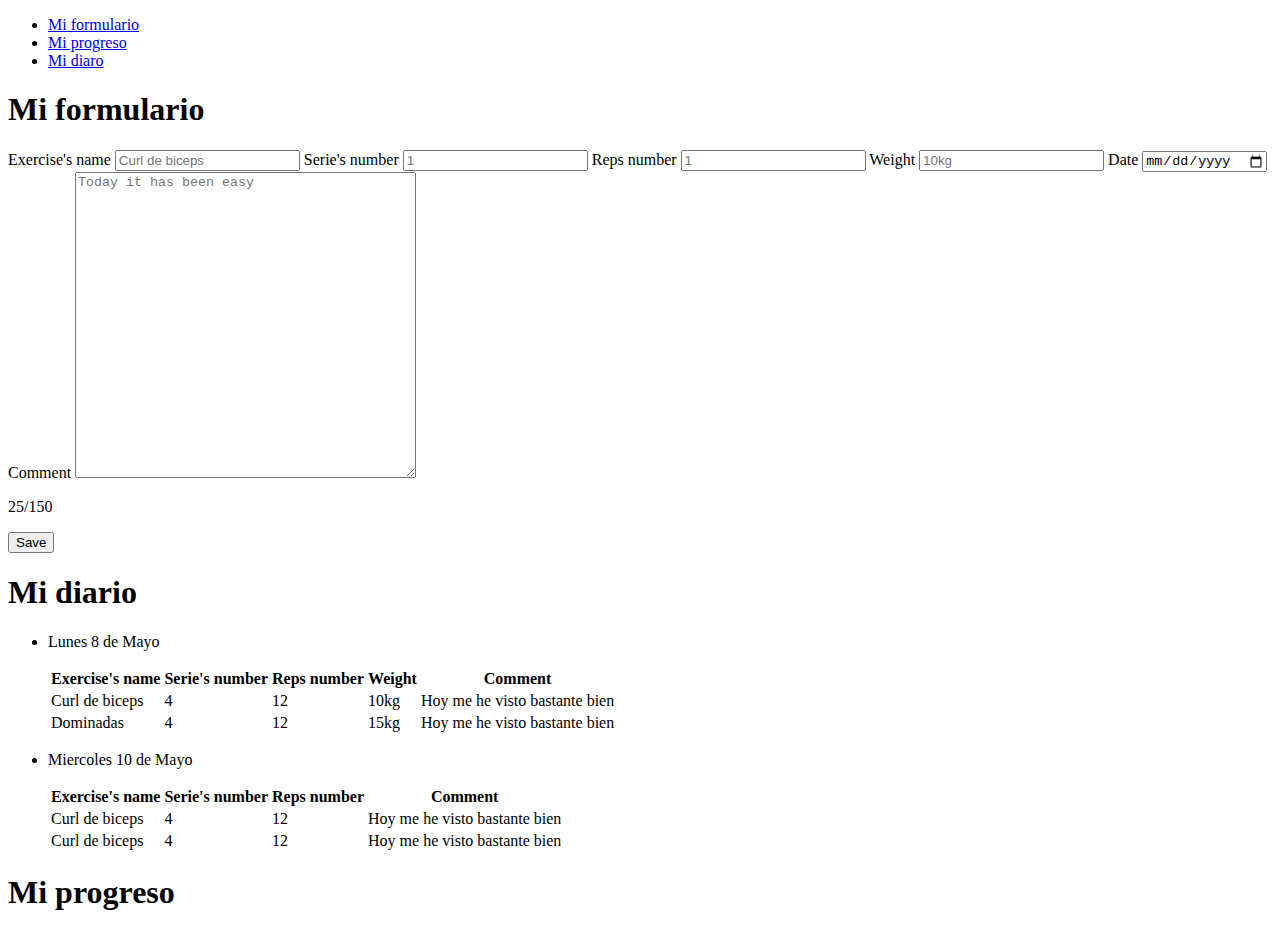
==== src/my-fitness-diary-1/index.html @ 5fb1ba11 "Reorganization for projects" ====
<!DOCTYPE html>
<html>
  <head>
    <meta http-equiv="X-UA-Compatible" content="IE=edge" />
    <meta charset="utf-8" />
    <meta
      name="viewport"
      content="width=device-width, initial-scale=1.0, maximum-scale=1.0, user-scalable=no"
    />
    <title>My fitness diary</title>
  </head>
  <body>
    <nav>
      <ul>
        <li><a href="#form">Mi formulario</a></li>
        <li><a href="#progress">Mi progreso</a></li>
        <li><a href="#diary">Mi diaro</a></li>
      </ul>
    </nav>
    <section id="form">
      <h1>Mi formulario</h1>
      <!-- Este formulario registra: nombre del ejercio, número de series, número de repeticiones, peso y comentarios adicionales -->
      <form>
        <label for="exercise-name">Exercise's name</label>
        <input
          type="text"
          id="exercise-name"
          placeholder="Curl de biceps"
          required
        />
        <label for="series-number">Serie's number</label>
        <input type="number" id="series-number" placeholder="1" />
        <label for="reps-number">Reps number</label>
        <input type="number" id="reps-number" placeholder="1" />
        <label for="weight">Weight</label>
        <input type="number" id="weight" placeholder="10kg" />
        <label for="date">Date</label>
        <input type="date" id="date" placeholder="10kg" />
        <div>
          <label for="comment">Comment</label>
          <textarea
            type="text"
            id="comment"
            placeholder="Today it has been easy"
            rows="20"
            cols="40"
          ></textarea>
          <p>25/150</p>
        </div>
        <button>Save</button>
      </form>
    </section>
    <section id="diary">
      <h1>Mi diario</h1>
      <ul>
        <li class="day">
          <p class="day__date">Lunes 8 de Mayo</p>
          <table>
            <tr>
              <th>Exercise's name</th>
              <th>Serie's number</th>
              <th>Reps number</th>
              <th>Weight</th>
              <th>Comment</th>
            </tr>
            <tr>
              <td>Curl de biceps</td>
              <td>4</td>
              <td>12</td>
              <td>10kg</td>
              <td>Hoy me he visto bastante bien</td>
            </tr>
            <tr>
              <td>Dominadas</td>
              <td>4</td>
              <td>12</td>
              <td>15kg</td>
              <td>Hoy me he visto bastante bien</td>
            </tr>
          </table>
        </li>
        <li class="day">
          <p class="day__date">Miercoles 10 de Mayo</p>
          <table>
            <tr>
              <th>Exercise's name</th>
              <th>Serie's number</th>
              <th>Reps number</th>
              <th>Comment</th>
            </tr>
            <tr>
              <td>Curl de biceps</td>
              <td>4</td>
              <td>12</td>
              <td>Hoy me he visto bastante bien</td>
            </tr>
            <tr>
              <td>Curl de biceps</td>
              <td>4</td>
              <td>12</td>
              <td>Hoy me he visto bastante bien</td>
            </tr>
          </table>
        </li>
      </ul>
    </section>
    <section id="progress">
      <h1>Mi progreso</h1>
    </section>
  </body>
</html>
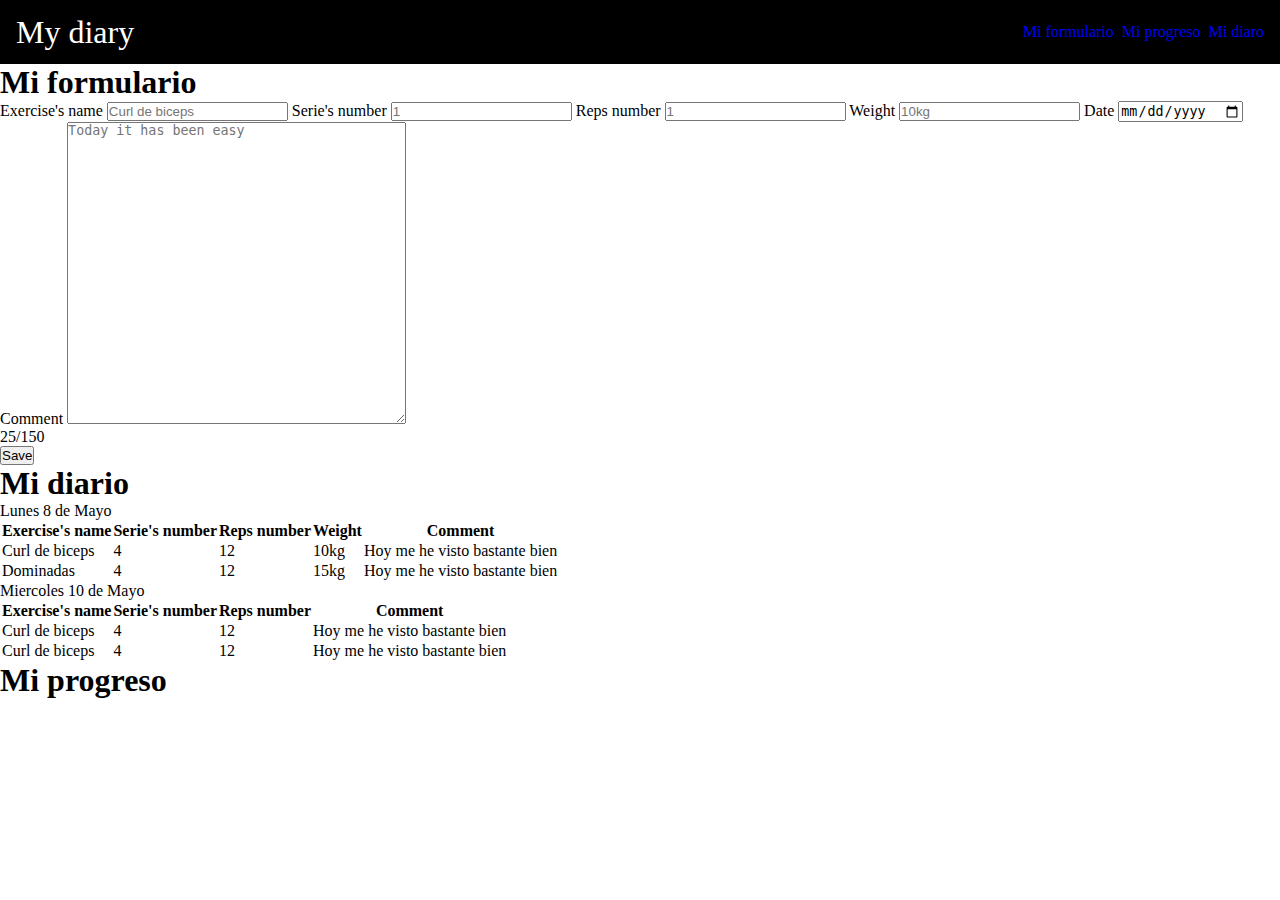
==== commit afd58737: "Added exercises" ====
--- a/src/my-fitness-diary-1/index.html
+++ b/src/my-fitness-diary-1/index.html
@@ -7,20 +7,23 @@
       name="viewport"
       content="width=device-width, initial-scale=1.0, maximum-scale=1.0, user-scalable=no"
     />
+    <link rel="stylesheet" href="./index.css" />
+    <script src="./index.js"></script>
     <title>My fitness diary</title>
   </head>
   <body>
-    <nav>
-      <ul>
-        <li><a href="#form">Mi formulario</a></li>
-        <li><a href="#progress">Mi progreso</a></li>
-        <li><a href="#diary">Mi diaro</a></li>
+    <nav class="navigation">
+      <p class="logo">My diary</p>
+      <ul class="list">
+        <li class="link"><a href="#form">Mi formulario</a></li>
+        <li class="link"><a href="#progress">Mi progreso</a></li>
+        <li class="link"><a href="#diary">Mi diaro</a></li>
       </ul>
     </nav>
     <section id="form">
       <h1>Mi formulario</h1>
       <!-- Este formulario registra: nombre del ejercio, número de series, número de repeticiones, peso y comentarios adicionales -->
-      <form>
+      <form class="form">
         <label for="exercise-name">Exercise's name</label>
         <input
           type="text"
--- a/src/my-fitness-diary-1/index.css
+++ b/src/my-fitness-diary-1/index.css
@@ -0,0 +1,34 @@
+* {
+  padding: 0;
+  margin: 0;
+  box-sizing: border-box;
+}
+
+ul {
+  list-style: none;
+}
+
+a {
+  text-decoration: none;
+}
+
+.navigation {
+  display: flex;
+  align-items: center;
+  justify-content: space-between;
+  background-color: black;
+  color: white;
+  padding: 16px;
+  height: 64px;
+}
+
+.navigation .logo {
+  font-size: 32px;
+  line-height: 32px;
+}
+
+.navigation .list {
+  display: flex;
+  align-items: center;
+  gap: 8px;
+}
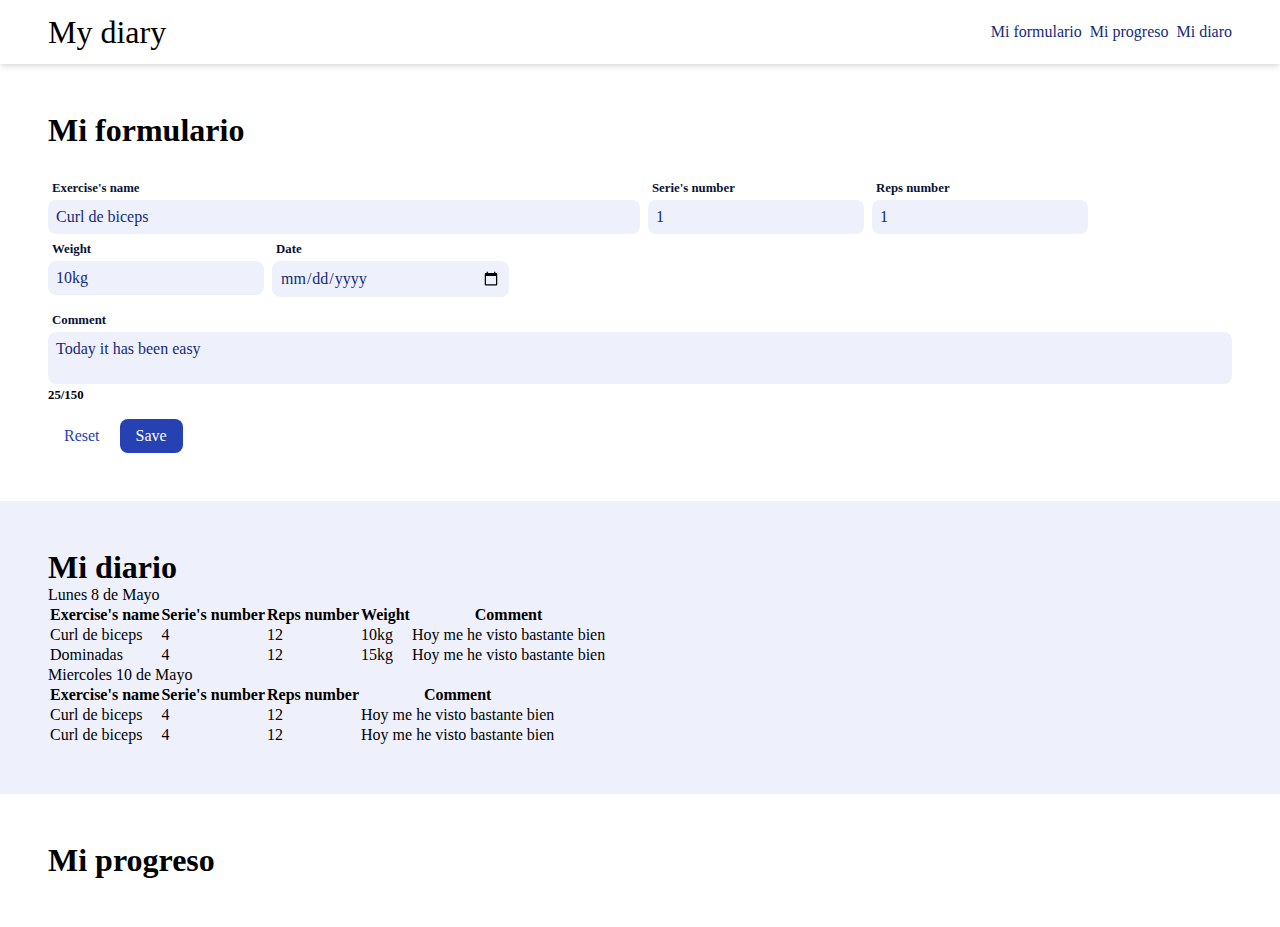
==== commit 35df9a87: "My fitness 1" ====
--- a/src/my-fitness-diary-1/index.html
+++ b/src/my-fitness-diary-1/index.html
@@ -21,36 +21,53 @@
       </ul>
     </nav>
     <section id="form">
-      <h1>Mi formulario</h1>
+      <h1 class="title">Mi formulario</h1>
       <!-- Este formulario registra: nombre del ejercio, número de series, número de repeticiones, peso y comentarios adicionales -->
       <form class="form">
-        <label for="exercise-name">Exercise's name</label>
-        <input
-          type="text"
-          id="exercise-name"
-          placeholder="Curl de biceps"
-          required
-        />
-        <label for="series-number">Serie's number</label>
-        <input type="number" id="series-number" placeholder="1" />
-        <label for="reps-number">Reps number</label>
-        <input type="number" id="reps-number" placeholder="1" />
-        <label for="weight">Weight</label>
-        <input type="number" id="weight" placeholder="10kg" />
-        <label for="date">Date</label>
-        <input type="date" id="date" placeholder="10kg" />
-        <div>
-          <label for="comment">Comment</label>
+        <div class="form__row">
+          <div class="form__field form__field--50">
+            <label class="form__label" for="exercise-name"
+              >Exercise's name</label
+            >
+            <input
+              type="text"
+              id="exercise-name"
+              placeholder="Curl de biceps"
+              required
+            />
+          </div>
+          <div class="form__field form__field--10">
+            <label class="form__label" for="series-number"
+              >Serie's number</label
+            >
+            <input type="number" id="series-number" placeholder="1" />
+          </div>
+          <div class="form__field form__field--10">
+            <label class="form__label" for="reps-number">Reps number</label>
+            <input type="number" id="reps-number" placeholder="1" />
+          </div>
+          <div class="form__field form__field--10">
+            <label class="form__label" for="weight">Weight</label>
+            <input type="number" id="weight" placeholder="10kg" />
+          </div>
+          <div class="form__field form__field--20">
+            <label class="form__label" for="date">Date</label>
+            <input type="date" id="date" />
+          </div>
+        </div>
+        <div class="form__field">
+          <label class="form__label" for="comment">Comment</label>
           <textarea
             type="text"
             id="comment"
             placeholder="Today it has been easy"
-            rows="20"
-            cols="40"
           ></textarea>
-          <p>25/150</p>
+          <p class="form__hint">25/150</p>
         </div>
-        <button>Save</button>
+        <div class="form__actions">
+          <button class="button button--discrete">Reset</button>
+          <button class="button button--primary">Save</button>
+        </div>
       </form>
     </section>
     <section id="diary">
--- a/src/my-fitness-diary-1/index.css
+++ b/src/my-fitness-diary-1/index.css
@@ -1,3 +1,11 @@
+:root {
+  --color-primary: #eef1fc;
+  --color-primary-500: #2541b2;
+  --color-primary-700: #152b79;
+  --color-primary-900: #091234;
+  --text-sm: 0.8rem;
+}
+
 * {
   padding: 0;
   margin: 0;
@@ -10,25 +18,129 @@
 
 a {
   text-decoration: none;
+  color: var(--color-primary-700);
 }
 
+section {
+  padding: 3rem;
+}
+
+input {
+  all: unset;
+  background-color: var(--color-primary);
+  color: var(--color-primary-700);
+  padding: 0.5rem;
+  border-radius: 0.5rem;
+}
+
+input::placeholder {
+  color: var(--color-primary-700);
+}
+
+textarea {
+  all: unset;
+  background-color: var(--color-primary);
+  color: var(--color-primary-500);
+  padding: 0.5rem;
+  border-radius: 0.5rem;
+}
+
+textarea::placeholder {
+  color: var(--color-primary-700);
+}
+
+button {
+  all: unset;
+}
+
+#diary {
+  background-color: var(--color-primary);
+}
+
+.button {
+  display: inline;
+  padding: 0.5rem 1rem;
+  border-radius: 0.5rem;
+}
+
+.button--primary {
+  background-color: var(--color-primary-500);
+  color: white;
+}
+
+.button--discrete {
+  color: var(--color-primary-500);
+}
+
+.button--discrete:hover {
+  cursor: pointer;
+  background-color: var(--color-primary);
+}
 .navigation {
+  position: sticky;
   display: flex;
   align-items: center;
   justify-content: space-between;
-  background-color: black;
-  color: white;
-  padding: 16px;
-  height: 64px;
+  box-shadow: rgba(0, 0, 0, 0.1) 0px 4px 6px -1px,
+    rgba(0, 0, 0, 0.06) 0px 2px 4px -1px;
+  padding: 1.5rem 3rem;
+  height: 4rem;
 }
 
 .navigation .logo {
-  font-size: 32px;
-  line-height: 32px;
+  font-size: 2rem;
+  line-height: 2rem;
 }
 
 .navigation .list {
   display: flex;
   align-items: center;
-  gap: 8px;
+  gap: 0.5rem;
 }
+
+.form {
+  display: flex;
+  flex-direction: column;
+  gap: 1rem;
+}
+
+.form__row {
+  display: flex;
+  gap: 0.5rem;
+  flex-wrap: wrap;
+}
+
+.form__field {
+  display: flex;
+  flex-direction: column;
+  gap: 0.25rem;
+}
+
+.form__label {
+  position: relative;
+  left: 0.25rem;
+  font-size: 0.8rem;
+  font-weight: 700;
+  color: var(--color-primary-900);
+}
+
+.form__hint {
+  font-size: var(--text-sm);
+  font-weight: 600;
+}
+
+.form__field--50 {
+  flex-basis: 50%;
+}
+
+.form__field--20 {
+  flex-basis: 20%;
+}
+
+.form__field--10 {
+  flex-basis: 10%;
+}
+
+.title {
+  margin-bottom: 2rem;
+}
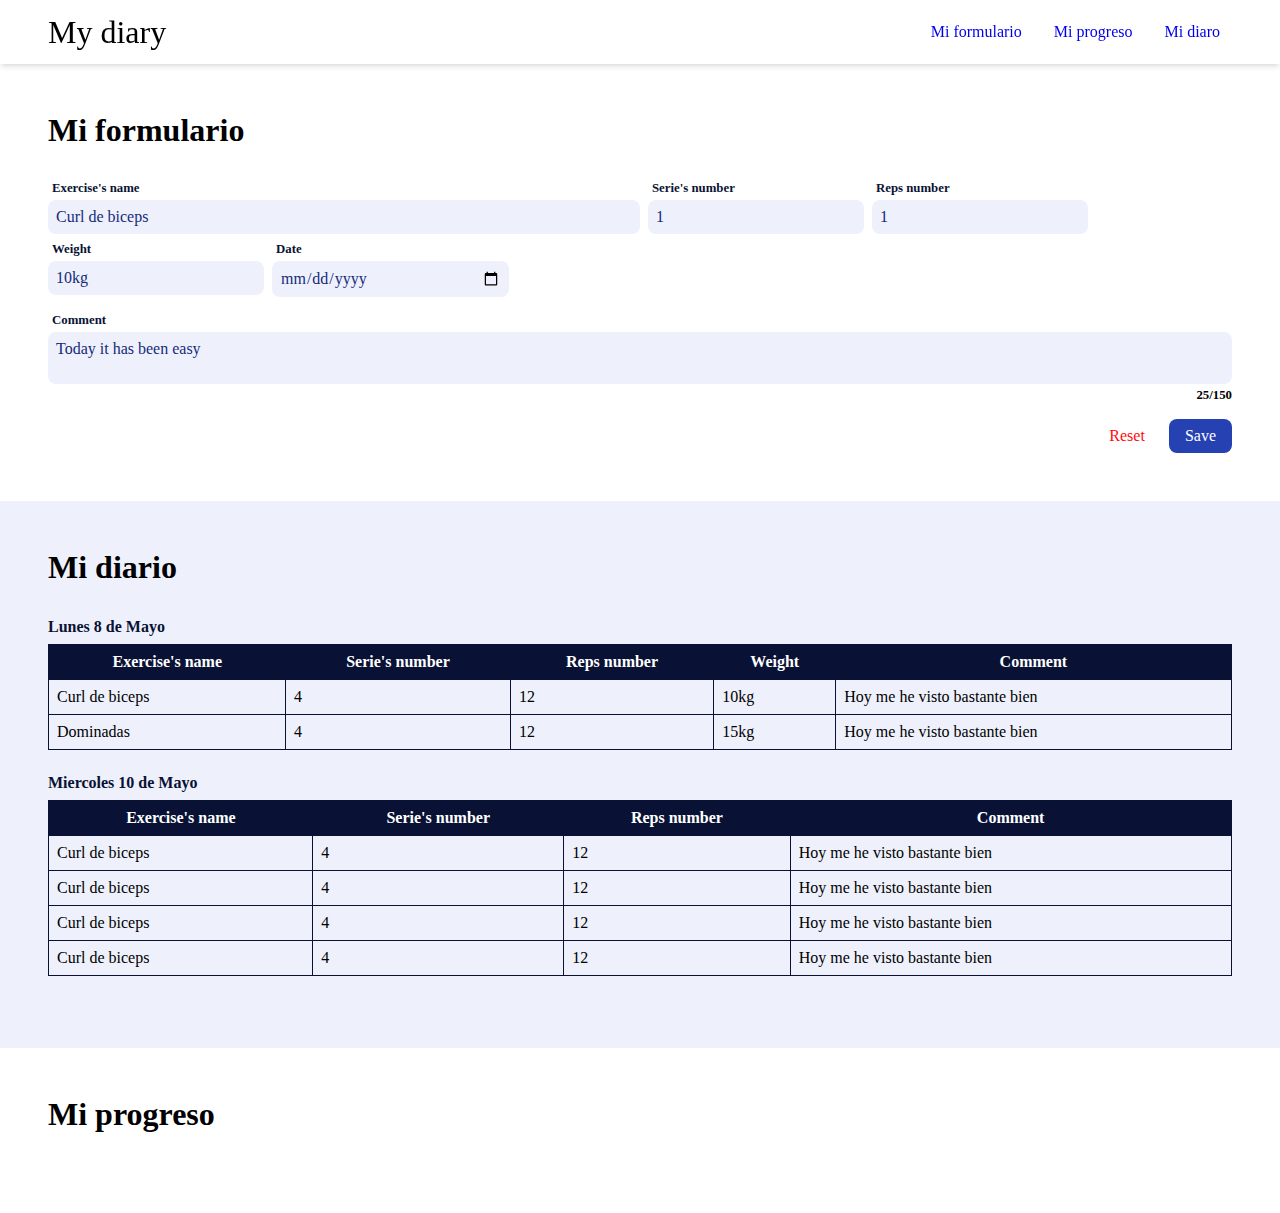
==== commit 5d2c93fe: "Updates for both projects" ====
--- a/src/my-fitness-diary-1/index.html
+++ b/src/my-fitness-diary-1/index.html
@@ -65,67 +65,87 @@
           <p class="form__hint">25/150</p>
         </div>
         <div class="form__actions">
-          <button class="button button--discrete">Reset</button>
+          <button class="button button--danger">Reset</button>
           <button class="button button--primary">Save</button>
         </div>
       </form>
     </section>
     <section id="diary">
-      <h1>Mi diario</h1>
-      <ul>
+      <h1 class="title">Mi diario</h1>
+      <ul class="timeline">
         <li class="day">
           <p class="day__date">Lunes 8 de Mayo</p>
           <table>
-            <tr>
-              <th>Exercise's name</th>
-              <th>Serie's number</th>
-              <th>Reps number</th>
-              <th>Weight</th>
-              <th>Comment</th>
-            </tr>
-            <tr>
-              <td>Curl de biceps</td>
-              <td>4</td>
-              <td>12</td>
-              <td>10kg</td>
-              <td>Hoy me he visto bastante bien</td>
-            </tr>
-            <tr>
-              <td>Dominadas</td>
-              <td>4</td>
-              <td>12</td>
-              <td>15kg</td>
-              <td>Hoy me he visto bastante bien</td>
-            </tr>
+            <thead>
+              <tr>
+                <th>Exercise's name</th>
+                <th>Serie's number</th>
+                <th>Reps number</th>
+                <th>Weight</th>
+                <th>Comment</th>
+              </tr>
+            </thead>
+            <tbody>
+              <tr>
+                <td>Curl de biceps</td>
+                <td>4</td>
+                <td>12</td>
+                <td>10kg</td>
+                <td>Hoy me he visto bastante bien</td>
+              </tr>
+              <tr>
+                <td>Dominadas</td>
+                <td>4</td>
+                <td>12</td>
+                <td>15kg</td>
+                <td>Hoy me he visto bastante bien</td>
+              </tr>
+            </tbody>
           </table>
         </li>
         <li class="day">
           <p class="day__date">Miercoles 10 de Mayo</p>
           <table>
-            <tr>
-              <th>Exercise's name</th>
-              <th>Serie's number</th>
-              <th>Reps number</th>
-              <th>Comment</th>
-            </tr>
-            <tr>
-              <td>Curl de biceps</td>
-              <td>4</td>
-              <td>12</td>
-              <td>Hoy me he visto bastante bien</td>
-            </tr>
-            <tr>
-              <td>Curl de biceps</td>
-              <td>4</td>
-              <td>12</td>
-              <td>Hoy me he visto bastante bien</td>
-            </tr>
+            <thead>
+              <tr>
+                <th>Exercise's name</th>
+                <th>Serie's number</th>
+                <th>Reps number</th>
+                <th>Comment</th>
+              </tr>
+            </thead>
+            <tbody>
+              <tr>
+                <td>Curl de biceps</td>
+                <td>4</td>
+                <td>12</td>
+                <td>Hoy me he visto bastante bien</td>
+              </tr>
+              <tr>
+                <td>Curl de biceps</td>
+                <td>4</td>
+                <td>12</td>
+                <td>Hoy me he visto bastante bien</td>
+              </tr>
+              <tr>
+                <td>Curl de biceps</td>
+                <td>4</td>
+                <td>12</td>
+                <td>Hoy me he visto bastante bien</td>
+              </tr>
+              <tr>
+                <td>Curl de biceps</td>
+                <td>4</td>
+                <td>12</td>
+                <td>Hoy me he visto bastante bien</td>
+              </tr>
+            </tbody>
           </table>
         </li>
       </ul>
     </section>
     <section id="progress">
-      <h1>Mi progreso</h1>
+      <h1 class="title">Mi progreso</h1>
     </section>
   </body>
 </html>
--- a/src/my-fitness-diary-1/index.css
+++ b/src/my-fitness-diary-1/index.css
@@ -3,6 +3,8 @@
   --color-primary-500: #2541b2;
   --color-primary-700: #152b79;
   --color-primary-900: #091234;
+  --color-danger: #ffebeb;
+  --color-danger-500: #ff0a0a;
   --text-sm: 0.8rem;
 }
 
@@ -12,12 +14,24 @@
   box-sizing: border-box;
 }
 
+html,
+body {
+  min-height: 100%;
+}
+
+html {
+  scroll-behavior: smooth;
+}
+
 ul {
   list-style: none;
 }
 
 a {
   text-decoration: none;
+}
+
+a:visited {
   color: var(--color-primary-700);
 }
 
@@ -53,7 +67,39 @@
   all: unset;
 }
 
+table {
+  width: 100%;
+  border-collapse: collapse;
+  border: solid 0.1rem var(--color-primary-900);
+  border-radius: 0.5rem;
+}
+
+thead {
+  background-color: var(--color-primary-900);
+  color: white;
+}
+
+th {
+  padding: 0.5rem;
+}
+
+td {
+  padding: 0.5rem;
+  border: solid 0.1rem var(--color-primary-900);
+}
+
 #diary {
+  background-color: var(--color-primary);
+}
+
+.link {
+  color: var(--color-primary-700);
+  padding: 0.5rem 0.75rem;
+  border-radius: 0.5rem;
+}
+
+.link:hover {
+  cursor: pointer;
   background-color: var(--color-primary);
 }
 
@@ -68,16 +114,20 @@
   color: white;
 }
 
-.button--discrete {
-  color: var(--color-primary-500);
-}
-
-.button--discrete:hover {
+.button--danger {
+  color: var(--color-danger-500);
+}
+
+.button--danger:hover {
   cursor: pointer;
-  background-color: var(--color-primary);
-}
+  background-color: var(--color-danger);
+}
+
 .navigation {
+  background-color: white;
   position: sticky;
+  top: 0;
+  z-index: 10;
   display: flex;
   align-items: center;
   justify-content: space-between;
@@ -104,6 +154,12 @@
   gap: 1rem;
 }
 
+.form__actions {
+  display: flex;
+  justify-content: flex-end;
+  gap: 0.5rem;
+}
+
 .form__row {
   display: flex;
   gap: 0.5rem;
@@ -127,6 +183,7 @@
 .form__hint {
   font-size: var(--text-sm);
   font-weight: 600;
+  text-align: end;
 }
 
 .form__field--50 {
@@ -144,3 +201,13 @@
 .title {
   margin-bottom: 2rem;
 }
+
+.day {
+  margin-bottom: 1.5rem;
+}
+
+.day__date {
+  margin-bottom: 0.5rem;
+  font-weight: 600;
+  color: var(--color-primary-900);
+}
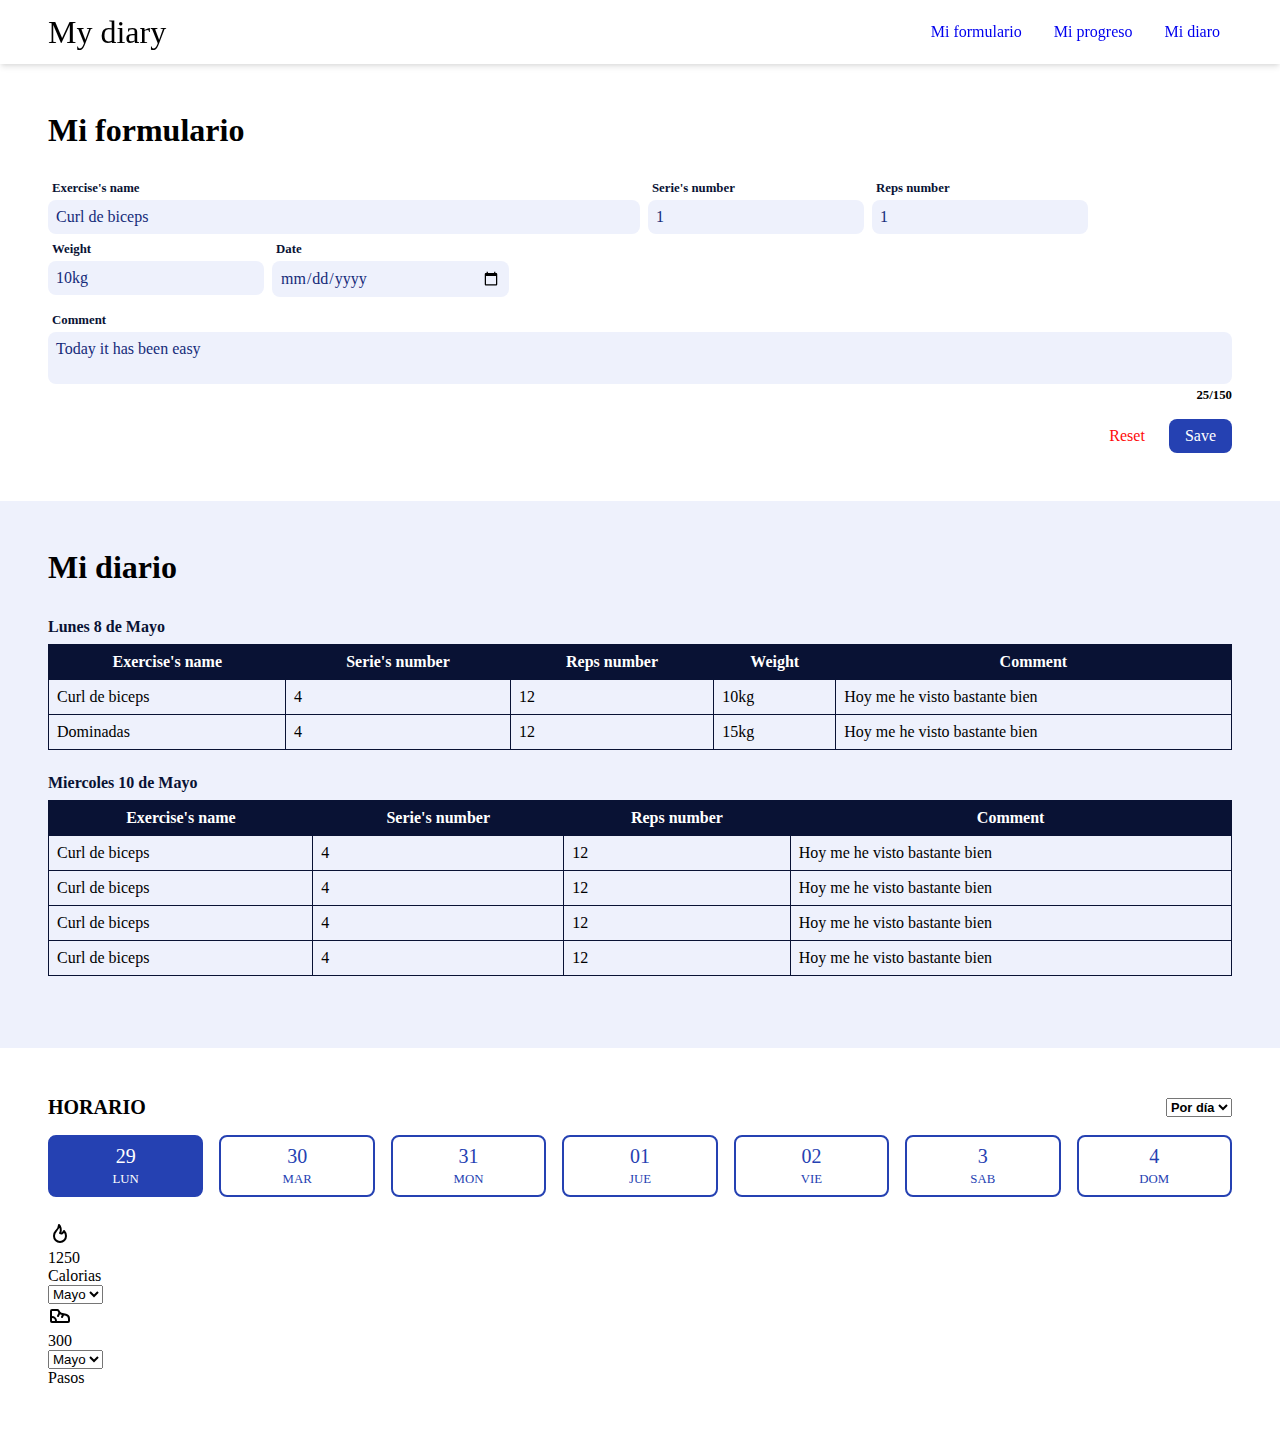
==== commit 783d7846: "Updates for both projects" ====
--- a/src/my-fitness-diary-1/index.html
+++ b/src/my-fitness-diary-1/index.html
@@ -144,8 +144,79 @@
         </li>
       </ul>
     </section>
-    <section id="progress">
-      <h1 class="title">Mi progreso</h1>
+    <section id="calory-tracking">
+      <div class="header">
+        <h1 class="header__title">HORARIO</h1>
+        <select class="header__selector" name="schedule" id="schedule">
+          <option value="weekly">Por día</option>
+          <option value="daily">Por día</option>
+          <option value="monthly">Por día</option>
+        </select>
+      </div>
+      <ul class="schedule">
+        <li class="day day--today">
+          <p class="day__number">29</p>
+          <p class="day__name">LUN</p>
+        </li>
+        <li class="day">
+          <p class="day__number">30</p>
+          <p class="day__name">MAR</p>
+        </li>
+        <li class="day">
+          <p class="day__number">31</p>
+          <p class="day__name">MON</p>
+        </li>
+        <li class="day">
+          <p class="day__number">01</p>
+          <p class="day__name">JUE</p>
+        </li>
+        <li class="day">
+          <p class="day__number">02</p>
+          <p class="day__name">VIE</p>
+        </li>
+        <li class="day">
+          <p class="day__number">3</p>
+          <p class="day__name">SAB</p>
+        </li>
+        <li class="day">
+          <p class="day__number">4</p>
+          <p class="day__name">DOM</p>
+        </li>
+      </ul>
+      <!-- VERSION 1-->
+      <div class="data">
+        <div class="calories">
+          <div class="calory__icon">
+            <img src="../../assets/icons/flame.svg" alt="calory icon" />
+          </div>
+          <div class="calory__data">
+            <p>1250</p>
+            <p>Calorias</p>
+          </div>
+        </div>
+        <select name="calory-month" id="calory-month">
+          <option value="5">Mayo</option>
+          <option value="6">Junio</option>
+          <option value="5">Julio</option>
+        </select>
+      </div>
+      <!-- VERSION 2-->
+      <div class="data">
+        <div class="img">
+          <img src="../../assets/icons/shoe.svg" alt="calory icon" />
+        </div>
+        <div class="content">
+          <div class="content__header">
+            <p>300</p>
+            <select name="steps-month" id="steps-month">
+              <option value="5">Mayo</option>
+              <option value="6">Junio</option>
+              <option value="5">Julio</option>
+            </select>
+          </div>
+          <p>Pasos</p>
+        </div>
+      </div>
     </section>
   </body>
 </html>
--- a/src/my-fitness-diary-1/index.css
+++ b/src/my-fitness-diary-1/index.css
@@ -6,6 +6,7 @@
   --color-danger: #ffebeb;
   --color-danger-500: #ff0a0a;
   --text-sm: 0.8rem;
+  --text-l: 1.25rem;
 }
 
 * {
@@ -202,12 +203,61 @@
   margin-bottom: 2rem;
 }
 
-.day {
+.timeline .day {
   margin-bottom: 1.5rem;
 }
 
-.day__date {
+.timeline .day__date {
   margin-bottom: 0.5rem;
   font-weight: 600;
   color: var(--color-primary-900);
 }
+
+#calory-tracking .header {
+  display: flex;
+  justify-content: space-between;
+  align-items: center;
+  margin-bottom: 1rem;
+}
+
+#calory-tracking .header .header__title {
+  font-size: var(--text-l);
+  font-weight: 700;
+}
+
+#calory-tracking .header .header__selector {
+  font-size: var(--text-sm);
+  font-weight: 600;
+}
+
+.schedule {
+  display: flex;
+  justify-content: space-between;
+  margin-bottom: 1.5rem;
+  gap: 1rem;
+}
+
+.schedule .day {
+  flex-basis: calc(100% / 7);
+  border-radius: 0.5rem;
+  border: solid 0.125rem var(--color-primary-500);
+  color: var(--color-primary-500);
+  display: flex;
+  flex-direction: column;
+  align-items: center;
+  gap: 0.25rem;
+  padding: 0.5rem;
+}
+
+.schedule .day.day--today {
+  background-color: var(--color-primary-500);
+  color: white;
+}
+
+.schedule .day .day__number {
+  font-size: var(--text-l);
+}
+
+.schedule .day .day__name {
+  font-size: var(--text-sm);
+}
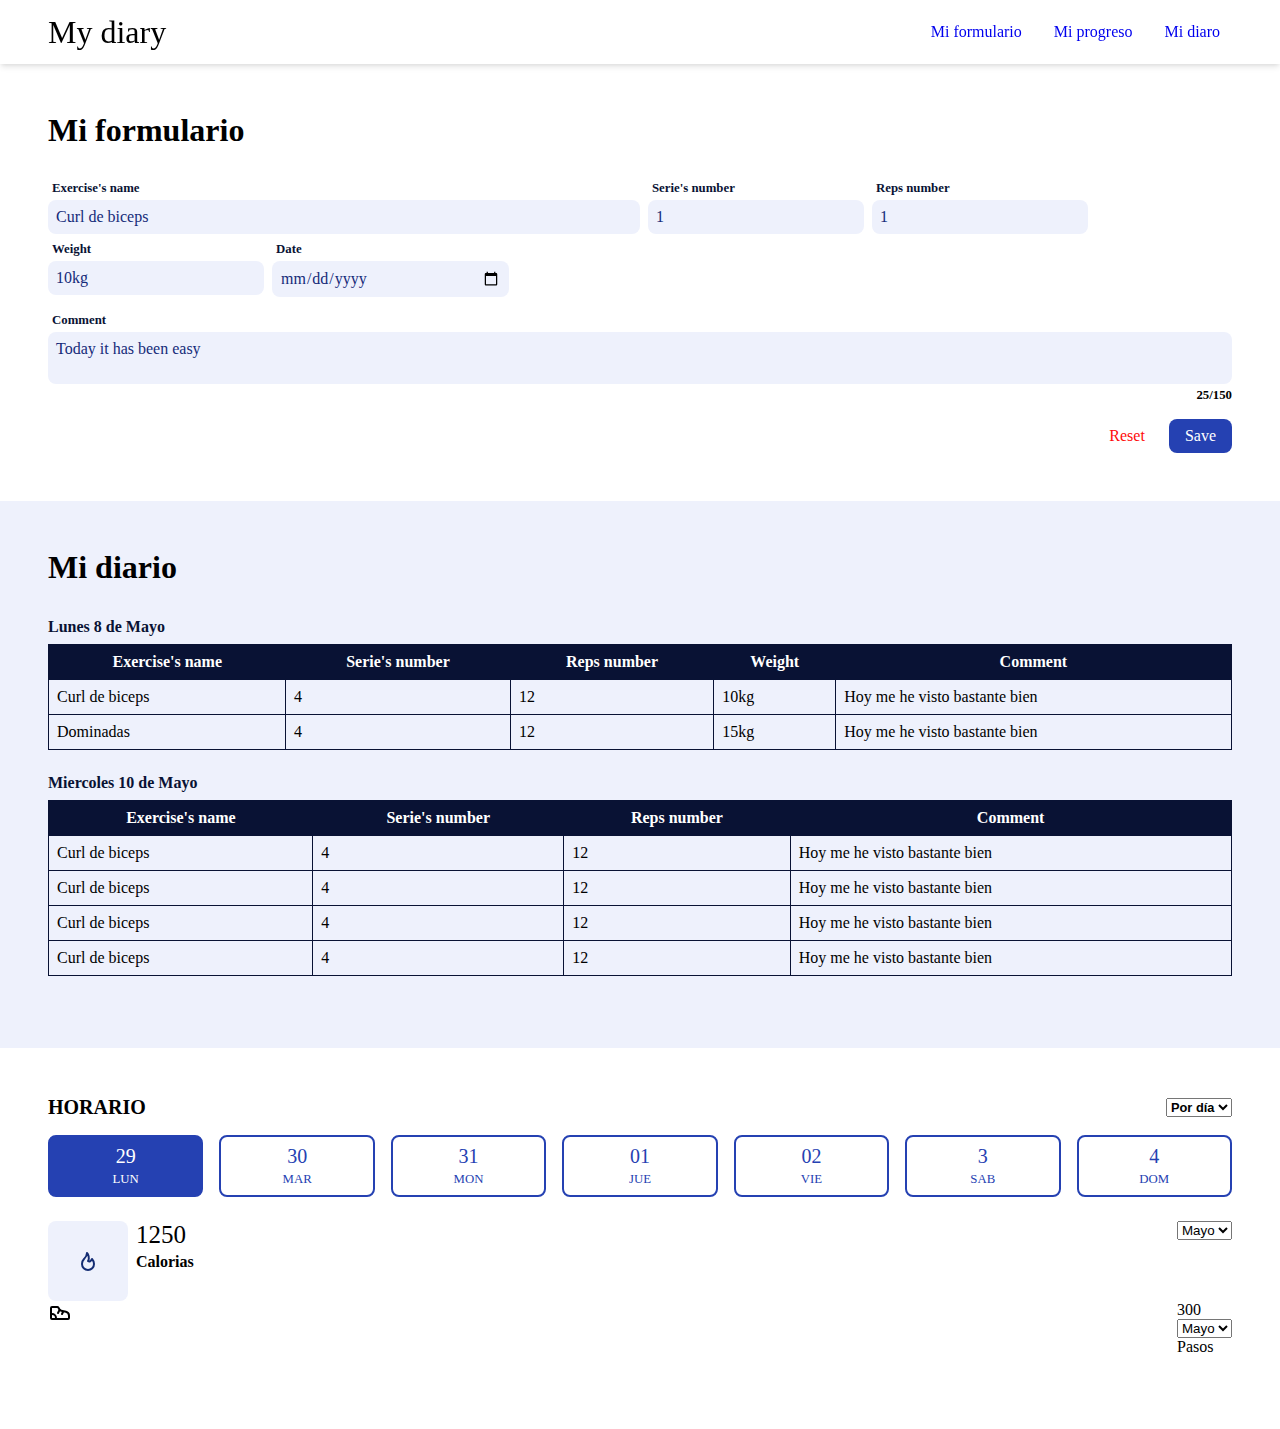
==== commit 6349c845: "Nuevo contenido" ====
--- a/src/my-fitness-diary-1/index.html
+++ b/src/my-fitness-diary-1/index.html
@@ -190,8 +190,8 @@
             <img src="../../assets/icons/flame.svg" alt="calory icon" />
           </div>
           <div class="calory__data">
-            <p>1250</p>
-            <p>Calorias</p>
+            <p class="title">1250</p>
+            <p class="subtitle">Calorias</p>
           </div>
         </div>
         <select name="calory-month" id="calory-month">
--- a/src/my-fitness-diary-1/index.css
+++ b/src/my-fitness-diary-1/index.css
@@ -261,3 +261,43 @@
 .schedule .day .day__name {
   font-size: var(--text-sm);
 }
+
+#calory-tracking .data {
+  display: flex;
+  justify-content: space-between;
+  align-items: flex-start;
+  height: 5rem;
+}
+
+#calory-tracking .data .calories {
+  display: flex;
+  height: 100%;
+  gap: 0.5rem;
+}
+
+#calory-tracking .data .calories .calory__icon {
+  border-radius: 0.5rem;
+  background-color: var(--color-primary);
+  height: 100%;
+  width: 5rem;
+  display: flex;
+  justify-content: center;
+  align-items: center;
+}
+
+#calory-tracking .data .calories .calory__icon img {
+  filter: invert(12%) sepia(67%) saturate(2882%) hue-rotate(219deg)
+    brightness(93%) contrast(96%);
+  height: 1.5rem;
+  width: 1.5rem;
+}
+
+#calory-tracking .data .calories .calory__data .title {
+  font-size: 1.563rem;
+  margin-bottom: 0.25rem;
+  font-weight: 300;
+}
+
+#calory-tracking .data .calories .calory__data .subtitle {
+  font-weight: 600;
+}
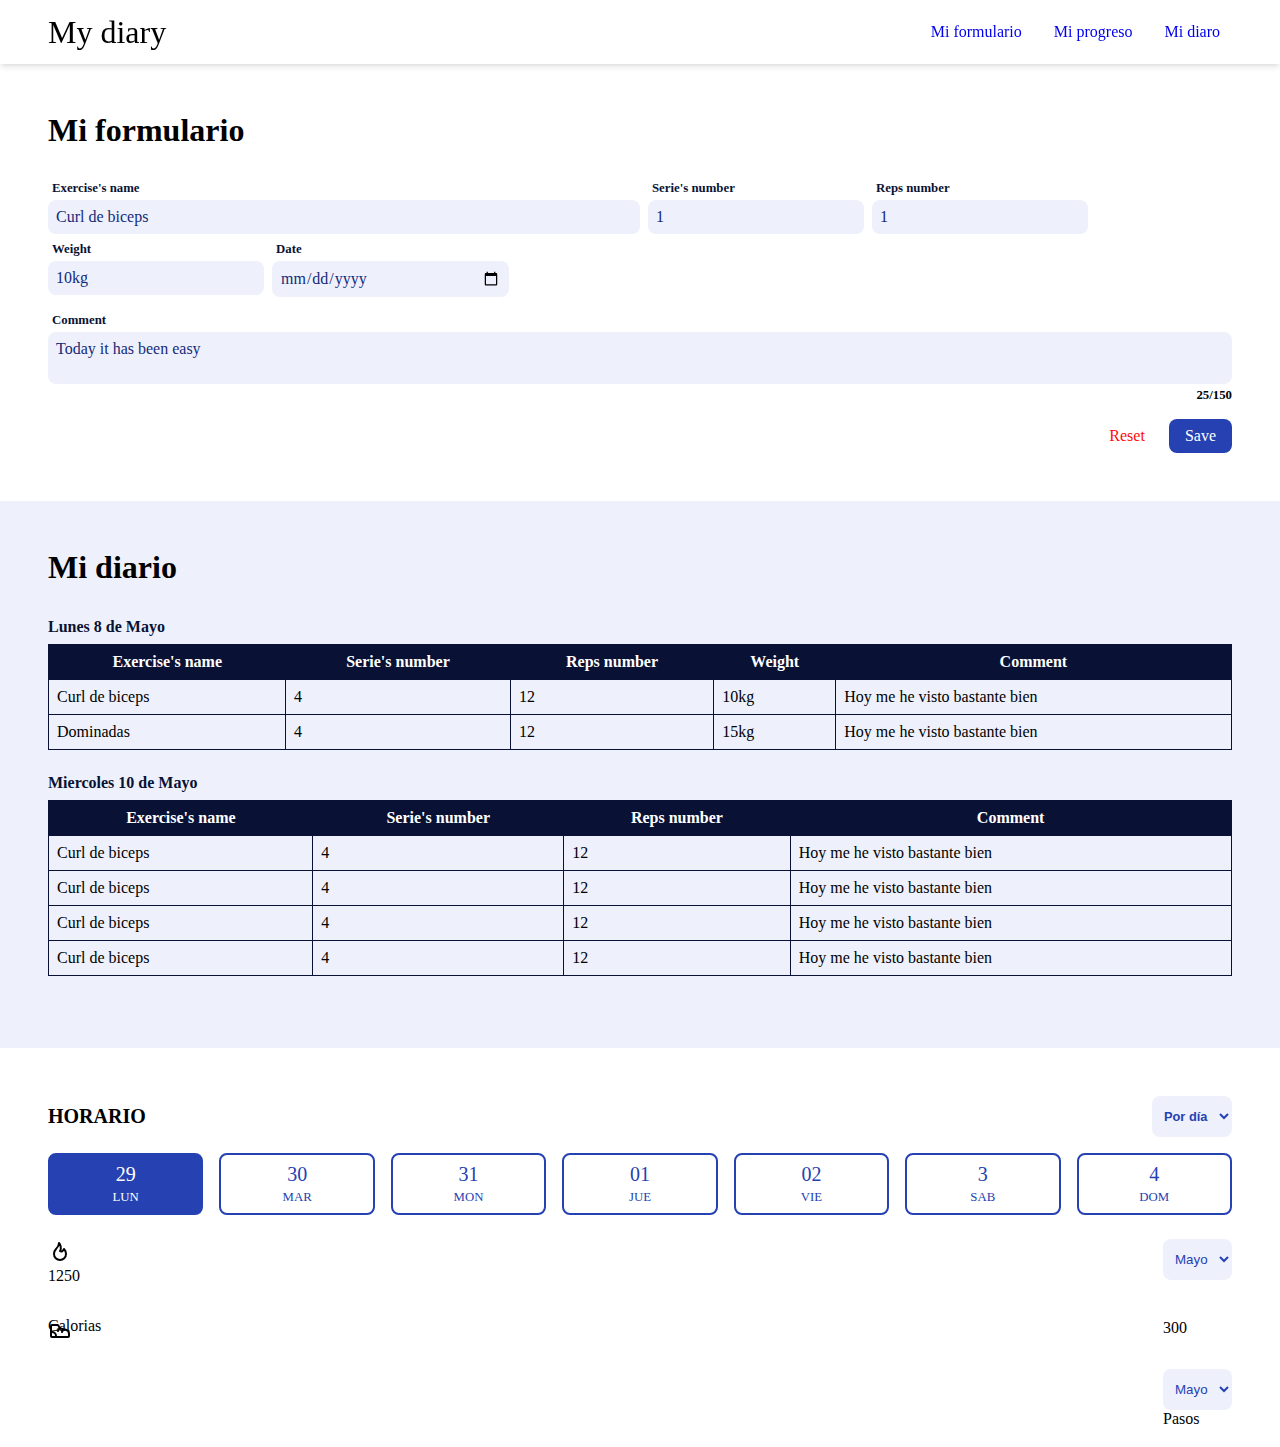
==== commit 7d78ddd7: "form4" ====
--- a/src/my-fitness-diary-1/index.html
+++ b/src/my-fitness-diary-1/index.html
@@ -202,19 +202,19 @@
       </div>
       <!-- VERSION 2-->
       <div class="data">
-        <div class="img">
+        <div class="calory__icon">
           <img src="../../assets/icons/shoe.svg" alt="calory icon" />
         </div>
-        <div class="content">
+        <div class="calory__content">
           <div class="content__header">
-            <p>300</p>
+            <p class="title">300</p>
             <select name="steps-month" id="steps-month">
               <option value="5">Mayo</option>
               <option value="6">Junio</option>
               <option value="5">Julio</option>
             </select>
           </div>
-          <p>Pasos</p>
+          <p class="subtitle">Pasos</p>
         </div>
       </div>
     </section>
--- a/src/my-fitness-diary-1/index.css
+++ b/src/my-fitness-diary-1/index.css
@@ -89,6 +89,14 @@
   border: solid 0.1rem var(--color-primary-900);
 }
 
+select {
+  border: unset;
+  background: var(--color-primary);
+  padding: 0.75rem 0.5rem;
+  border-radius: 0.5rem;
+  color: var(--color-primary-500);
+}
+
 #diary {
   background-color: var(--color-primary);
 }
@@ -269,13 +277,17 @@
   height: 5rem;
 }
 
-#calory-tracking .data .calories {
+#calory-tracking .data:first-child {
+  margin-bottom: 1.5rem;
+}
+
+#calory-tracking .data:first-child .calories {
   display: flex;
   height: 100%;
   gap: 0.5rem;
 }
 
-#calory-tracking .data .calories .calory__icon {
+#calory-tracking .data:first-child .calories .calory__icon {
   border-radius: 0.5rem;
   background-color: var(--color-primary);
   height: 100%;
@@ -285,19 +297,50 @@
   align-items: center;
 }
 
-#calory-tracking .data .calories .calory__icon img {
+#calory-tracking .data:first-child .calories .calory__icon img {
   filter: invert(12%) sepia(67%) saturate(2882%) hue-rotate(219deg)
     brightness(93%) contrast(96%);
   height: 1.5rem;
   width: 1.5rem;
 }
 
-#calory-tracking .data .calories .calory__data .title {
+#calory-tracking .data:first-child .calories .calory__data .title {
   font-size: 1.563rem;
   margin-bottom: 0.25rem;
   font-weight: 300;
 }
 
-#calory-tracking .data .calories .calory__data .subtitle {
-  font-weight: 600;
-}
+#calory-tracking .data:first-child .calories .calory__data .subtitle {
+  font-weight: 600;
+}
+
+#calory-tracking .data:nth-child(2) {
+  display: flex;
+  gap: 0.5rem;
+  height: 5rem;
+}
+
+#calory-tracking .data:nth-child(2) .calory__icon {
+  border-radius: 0.5rem;
+  background-color: var(--color-primary);
+  height: 100%;
+  width: 5rem;
+  display: flex;
+  justify-content: center;
+  align-items: center;
+}
+
+#calory-tracking .data:nth-child(2) .calory__content .content__header {
+  display: flex;
+  justify-content: space-between;
+}
+
+#calory-tracking .data:nth-child(2) .calory__content .content__header .title {
+  font-size: 1.563rem;
+  margin-bottom: 0.25rem;
+  font-weight: 300;
+}
+
+#calory-tracking .data:nth-child(2) .calory__content .subtitle {
+  font-weight: 600;
+}
